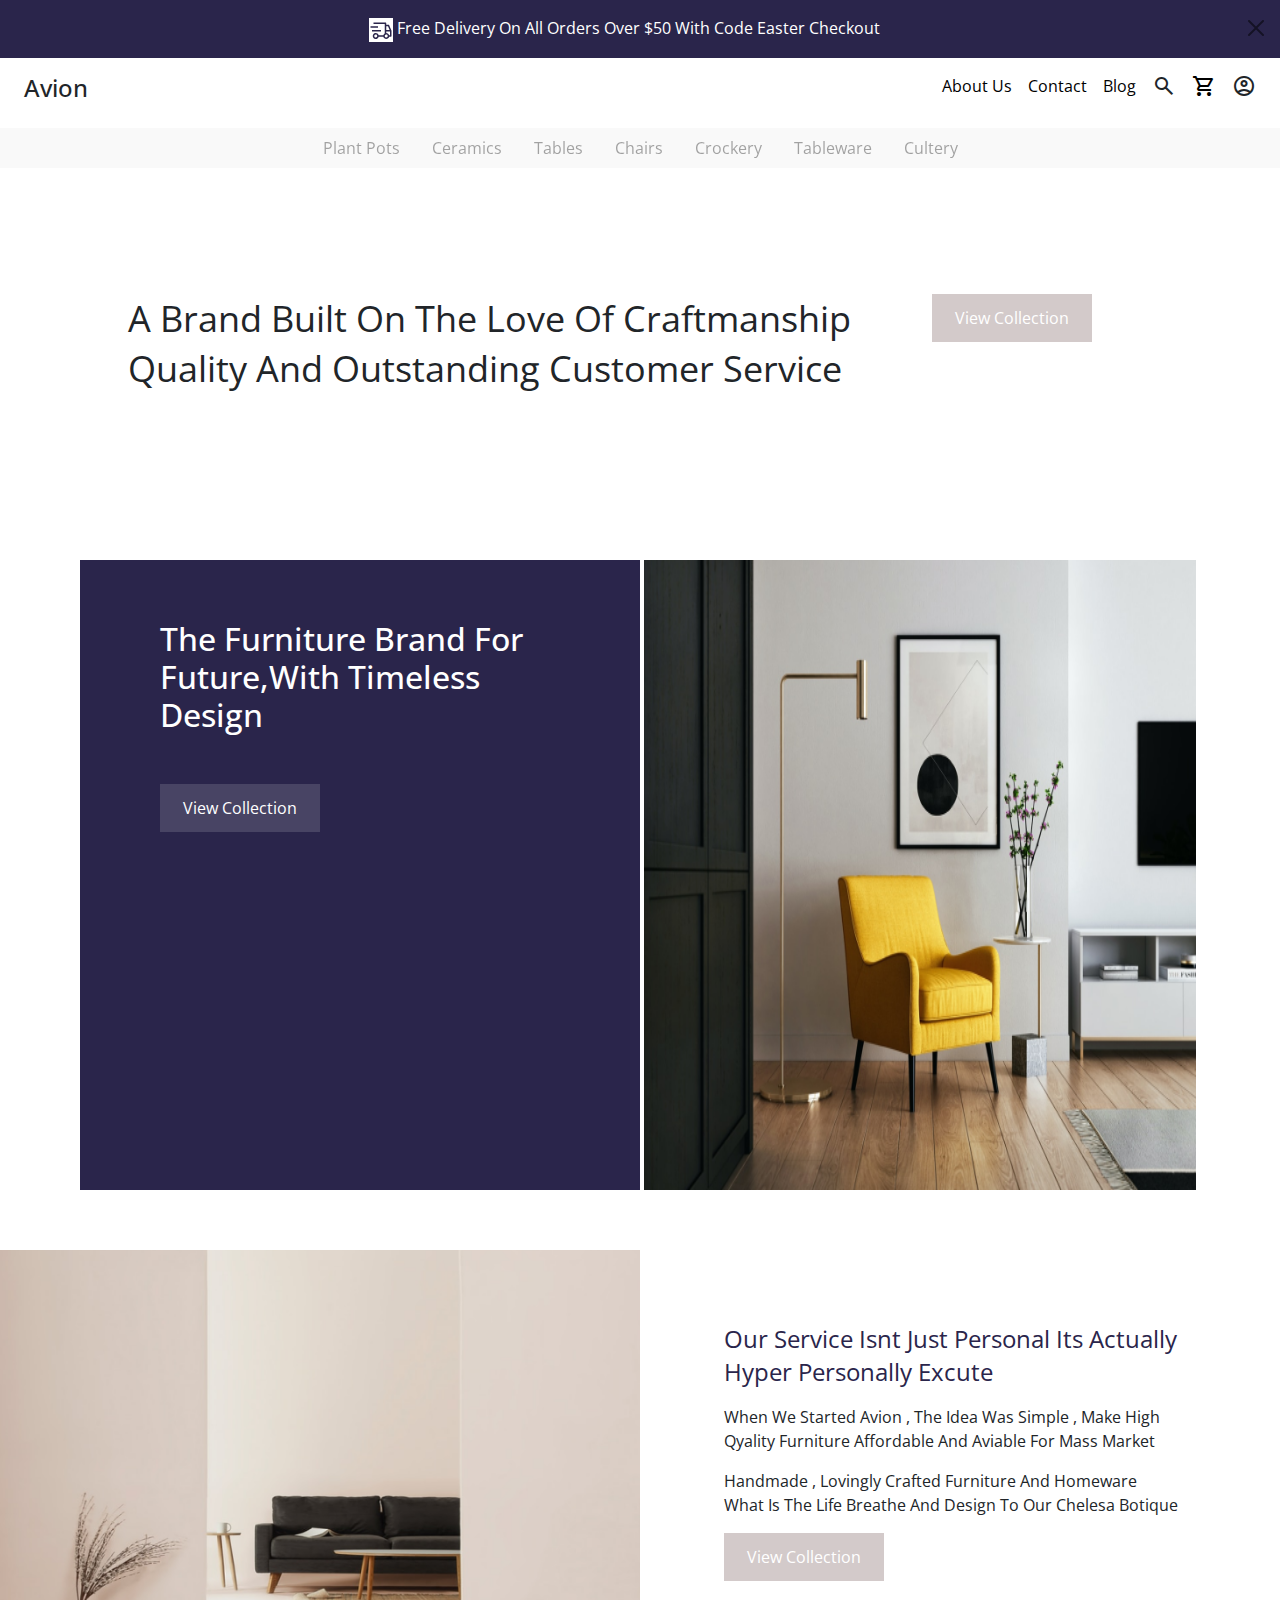
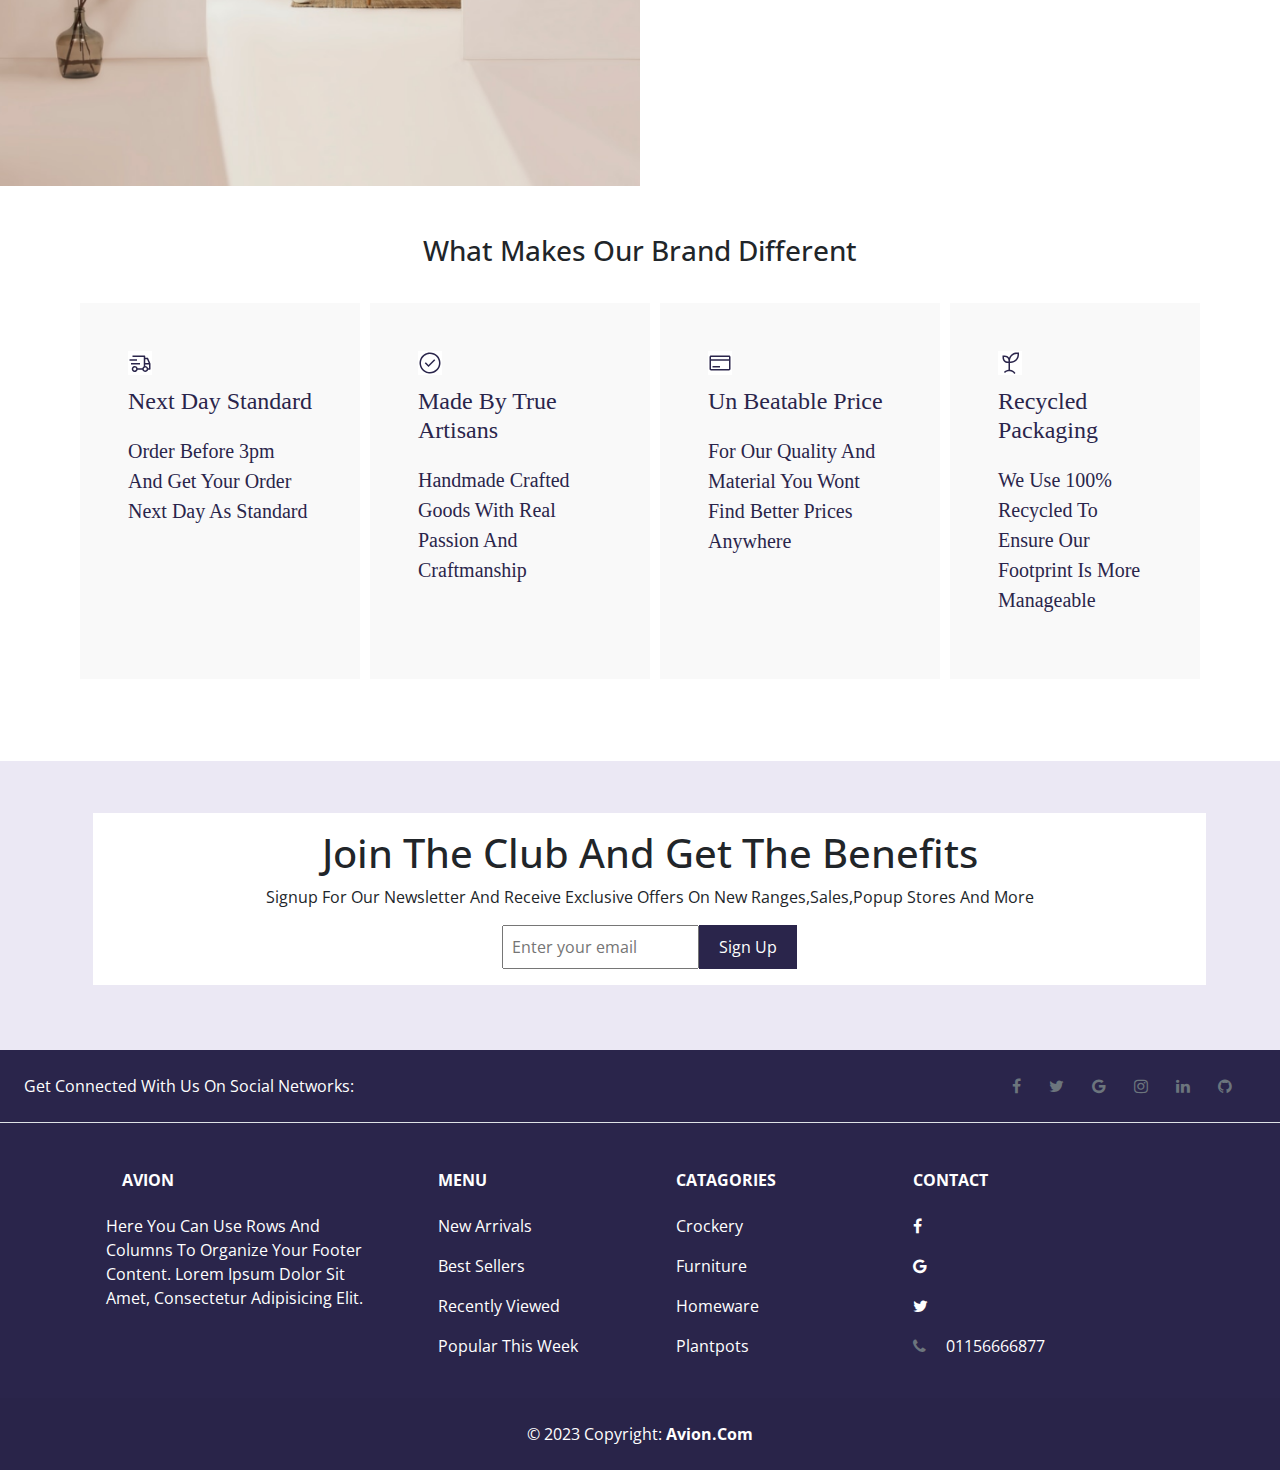
==== about.html @ 1ea2fc7d "e-commerce with html and css pure" ====
<!DOCTYPE html>
<html lang="en">
<head>
    <meta charset="UTF-8">
    <meta name="viewport" content="width=device-width, initial-scale=1.0">
    <link rel="preconnect" href="https://fonts.googleapis.com">
    <link rel="preconnect" href="https://fonts.gstatic.com" crossorigin>
    <link href="https://fonts.googleapis.com/css2?family=Fuggles&family=Inter:wght@100;200;300;400;500;600;700;800;900&family=Manrope:wght@200;300;400;500;600;700;800&family=Mooli&family=Open+Sans:ital,wght@0,300;0,400;0,500;0,600;0,700;0,800;1,300;1,400;1,500;1,600;1,700;1,800&family=Poppins:ital,wght@0,100;0,200;0,300;0,400;0,500;0,600;0,700;0,800;0,900;1,100;1,200;1,300;1,400;1,500;1,600;1,700;1,800;1,900&family=Work+Sans:ital,wght@0,100;0,200;0,300;0,400;0,500;0,600;0,700;0,800;0,900;1,100;1,200;1,300;1,400;1,500;1,600;1,700;1,800;1,900&display=swap" rel="stylesheet">
    <link rel="stylesheet" href="https://fonts.googleapis.com/css2?family=Material+Symbols+Outlined:opsz,wght,FILL,GRAD@24,400,0,0" />
    <link rel="stylesheet" href="https://cdnjs.cloudflare.com/ajax/libs/font-awesome/4.7.0/css/font-awesome.min.css">
    <link rel="stylesheet" href="/src/vendor/bootstrap.min.css">
    <link rel="stylesheet" href="/src/css/general.css">
    <link rel="stylesheet" href="/src/css/product.css">
    <link rel="stylesheet" href="/src/css/about.css">
    <link rel="shortcut icon" href="/src/images/mobile-shopping.png" type="image/x-icon">
    <title>Avion | About</title>
</head>
<body>
    <header>
        <div class="alert alert-warning alert-dismissible fade show text-center alert-color" role="alert">
            <img src="/src/images/Delivery.svg" alt="" srcset="">
            <span>free delivery on all orders over $50 with code easter checkout</span>
            <button type="button" class="btn-close" data-bs-dismiss="alert" aria-label="Close"></button>
            </div>
            <nav>
                <div class="d-flex justify-content-between  ps-4 pe-4">
                    <h4>
                        avion
                    </h4>
                    <div>
                        <div class="nav-icons">
                            <a href="#">about us</a>
                            <a href="#">contact</a>
                            <a href="#">blog</a>
                            <span class="material-symbols-outlined">
                                search
                                </span>
                                <a href="/shoppingcart.html">                                <span class="material-symbols-outlined">
                                    shopping_cart
                                    </span>
                                </a>

                                    <span class="material-symbols-outlined">
                                        account_circle
                                        </span>
                </div>
                        <div class="menu-bar">
                            <img src="/src/images/Menu.svg" alt="" srcset="">
                        </div>
                    </div>
                </div>
                <div class="nav-links">
                    <a href="#">plant pots</a>
                    <a href="#">ceramics</a>
                    <a href="#">tables</a>
                    <a href="#">chairs</a>
                    <a href="#">crockery</a>
                    <a href="#">tableware</a>
                    <a href="#">cultery</a>
                </div>
            </nav>
    </header>
    <main>
        <section>
            <div class="row brand-box">
                <div class="col-12 col-md-9 brand-text">
                    <p>a brand built on the love of craftmanship quality and outstanding customer service </p>
                </div>
                <div class="col-12 col-md-3">
                    <div class="viewCollection d-flex justify-content-center pb-2">
                        <a href="/allproducts.html"><button type="button">View Collection</button></a>
                    </div>
                </div>
            </div>
        </section>
        <section>
            <div class="row gx-2 info-sec">
            <div class="col-12 col-md-6 text-sec">
                <h2>the furniture brand for future,with timeless design</h2>
                <a href="/allproducts.html"><button type="button">View Collection</button></a>
            </div>
            <div class="col-12 col-md-6">
                <img src="/src/images/Image Block.png" alt="" srcset="">
            </div>
            </div>
        </section>
        <section class="row gx-0 w-100">
            <div class="col-12 col-md-6 img-box">
                <img src="/src/images/Imagee.png" alt="" srcset="">
            </div>
            <div class="col-12 col-md-6 boxx">
                <div>
                    <p class="paragraph">our service isnt just personal its actually hyper personally excute </p>
                    <p>when we started avion , the idea was simple , make high qyality furniture affordable and aviable for mass market </p>
                    <p>handmade , lovingly crafted furniture and homeware what is the life breathe and design to our chelesa botique </p>
                </div>
                <div>
                    <div class="viewCollection pb-2">
                        <button type="button">View Collection</button>
                    </div>
                </div>
            </div>
        </section>
        <section class="our-brand-diiferent pt-sm-0 pt-md-5">
            <h3 class="text-center">what makes our brand different</h3>
            <div class="row  brand-cards">
            <div class="col-12 col-md-3">
                <img src="/src/images/Delivery.svg" alt="" srcset="">
                <h4>next day standard</h4>
                <p>order before 3pm and get your order next day as standard </p>
              </div>
              <div class="col-12 col-md-3">
                <img src="/src/images/Checkmark--outline.svg" alt="">
                <h4>made by true artisans</h4>
                <p>handmade crafted goods with real passion and craftmanship</p>
              </div>
              <div class="col-12 col-md-3">
                <img src="/src/images/Purchase.svg" alt="" srcset="">
                <h4>un beatable price</h4>
                <p>for our quality and material you wont find better prices anywhere</p>
              </div>
              <div class="col-12 col-md-2 flex-grow-1 recycled-card">
                <img src="/src/images/Sprout.svg" alt="" srcset="">
                <h4>recycled packaging</h4>
                <p>we use 100% recycled to ensure our footprint is more manageable</p>
              </div>
            </div>
          </section>
          <section class="email-signup">
            <div class="signup-box">
              <div class="signup-container p-3">
                <h1>join the club and get the benefits</h1>
                <p>signup for our newsletter and receive exclusive offers on new ranges,sales,popup stores and more</p>
                <div class="row gx-0 signup-component">
                  <input type="text"placeholder="Enter your email" class="col-8 signup-input p-sm-2 p-md-2 p-lg-2 ">
                  <button type="submit" class="col-4 signup-button p-sm-2 p-md-2 p-lg-2">Sign Up</button>
                </div>
              </div>
            </div>
          </section>
    </main>
    <footer class="text-center text-lg-start">
        <!-- Section: Social media -->
        <section class="d-flex justify-content-center justify-content-lg-between p-4 border-bottom">
          <!-- Left -->
          <div class="me-5 d-none d-lg-block">
            <span>Get connected with us on social networks:</span>
          </div>
          <!-- Left -->
      
          <!-- Right -->
          <div>
            <a href="" class="me-4 link-secondary">
              <i class="fa fa-facebook-f"></i>
            </a>
            <a href="" class="me-4 link-secondary">
              <i class="fa fa-twitter"></i>
            </a>
            <a href="" class="me-4 link-secondary">
              <i class="fa fa-google"></i>
            </a>
            <a href="" class="me-4 link-secondary">
              <i class="fa fa-instagram"></i>
            </a>
            <a href="" class="me-4 link-secondary">
              <i class="fa fa-linkedin"></i>
            </a>
            <a href="" class="me-4 link-secondary">
              <i class="fa fa-github"></i>
            </a>
          </div>
          <!-- Right -->
        </section>
        <!-- Section: Social media -->
      
        <!-- Section: Links  -->
        <section class="">
          <div class="container text-center text-md-start mt-5">
            <!-- Grid row -->
            <div class="row mt-3">
              <!-- Grid column -->
              <div class="col-md-3 col-lg-4 col-xl-3 mx-auto mb-4">
                <!-- Content -->
                <h6 class="text-uppercase fw-bold mb-4">
                  <i class="fas fa-gem me-3 text-secondary"></i>Avion
                </h6>
                <p>
                  Here you can use rows and columns to organize your footer content. Lorem ipsum
                  dolor sit amet, consectetur adipisicing elit.
                </p>
              </div>
              <!-- Grid column -->
      
              <!-- Grid column -->
              <div class="col-md-2 col-lg-2 col-xl-2 mx-auto mb-4">
                <!-- Links -->
                <h6 class="text-uppercase fw-bold mb-4">
                  menu
                </h6>
                <p>
                  <a href="#!" class="text-reset">new arrivals</a>
                </p>
                <p>
                  <a href="#!" class="text-reset">best sellers</a>
                </p>
                <p>
                  <a href="#!" class="text-reset">recently viewed</a>
                </p>
                <p>
                  <a href="#!" class="text-reset">popular this week</a>
                </p>
              </div>
              <!-- Grid column -->
      
              <!-- Grid column -->
              <div class="col-md-3 col-lg-2 col-xl-2 mx-auto mb-4">
                <!-- Links -->
                <h6 class="text-uppercase fw-bold mb-4">
                  catagories
                </h6>
                <p>
                  <a href="#!" class="text-reset">crockery</a>
                </p>
                <p>
                  <a href="#!" class="text-reset">furniture</a>
                </p>
                <p>
                  <a href="#!" class="text-reset">homeware</a>
                </p>
                <p>
                  <a href="#!" class="text-reset">plantpots</a>
                </p>
              </div>
              <!-- Grid column -->
      
              <!-- Grid column -->
              <div class="col-md-4 col-lg-3 col-xl-3 mx-auto mb-md-0 mb-4">
                <!-- Links -->
                <h6 class="text-uppercase fw-bold mb-4">Contact</h6>
                <p><i class="fa fa-facebook-f"></i></p>
                <p>
                  <i class="fa fa-google"></i>
                </p>
                <p><i class="fa fa-twitter"></i></p>
                <p><i class="fa fa-phone me-3 text-secondary"></i> 01156666877</p>
              </div>
              <!-- Grid column -->
            </div>
            <!-- Grid row -->
          </div>
        </section>
        <!-- Section: Links  -->
      
        <!-- Copyright -->
        <div class="text-center p-4" style="background-color: rgba(0, 0, 0, 0.025);">
          © 2023 Copyright:
          <a class="text-reset fw-bold" href="#">avion.com</a>
        </div>
        <!-- Copyright -->
      </footer>
      <script src="/src/vendor/bootstrap.min.js"></script>
</body>
</html>
---- src/css/general.css ----
:root{
    --dark-primary:#2A254B;
    --primary:#4E4D93;
    --light-gray:#f9f9f9;
    --border-gray:#EBE8F4;
    --white:#ffffff;
    --border-dark:#CAC6DA;
}
body{
    font-family: Clash Display;
    text-transform: capitalize;
    width: 100%;
    font-family:'Open Sans', sans-serif;
}
body a{
    text-decoration: none;
    color: black;
}

header nav{
    height: 8.25rem;
    background-color: var(--white);
}
.main-nav{
    display: flex;
    justify-content: space-between;
    padding: 1rem;
    padding-bottom: 0;
}
.nav-icons{
    display: flex;
    gap: 1rem;
}
.nav-links{
    display: flex;
    justify-content: center;
    gap: 2rem;
}
.nav-links a{
    text-decoration: none;
    color: black;
    opacity: 0.35;
}
.menu-bar{
    visibility: hidden;
}
.alert-color{
    background-color: var(--dark-primary);
    border: var(--dark-primary);
    border-radius: 0;
    color: var(--white);
}
.products-cards{
    margin: 1.75rem 5rem 2.5rem 5rem;
}
/* .products-cards div{
    padding: 10px;
} */
.info-sec{
    margin: 3.75rem 5rem;
}
.products-cards img{
    width: 100%;
}
.brand-cards{
    margin: 2.25rem 5rem  5.125rem 5rem;
    gap:0.625rem;
}
.brand-cards div{
    background: var(--light-gray);
    color: var(--dark-primary);
    font-family: Clash Display;
    font-size: 20px;
    padding: 3rem;
    display: flex;
    flex-direction: column;
    align-items: flex-start;
    gap: 12px;
    align-self: stretch;
}
.brand-cards img{
    color: var(--white);
}
.email-signup{
    background: var(--border-gray);
    padding: 3.25rem 4.625rem 4.0625rem 5.8125rem;
}
.signup-box{
    background: var(--white);
}
.signup-container{
    /* padding: 4.25rem 21.9375rem 21.9375rem 3.375rem; */
    display: flex;
    flex-direction: column;
    justify-content: center;
    align-items: center;
}
.signup-button{
    background-color: var(--dark-primary);
    border: var(--dark-primary);
    color: var(--white);
}
.addtocart-button{
    background-color: var(--dark-primary);
    color: var(--white);
    padding: 16px 32px;
}
.viewCollection button{
    width: 10rem;
    height: 3rem;
    background: rgba(159, 139, 139, 0.459);
    border: rgba(160, 154, 154, 0.521);
    color: var(--white);
}
.text-sec{
    padding: 3.75rem 5rem;
    background: var(--dark-primary);
    color: var(--white);
    display: inline-flex;
    flex-direction: column;
    align-items: flex-start;
    gap: 41px;
}
.text-sec button{
    width: 10rem;
    height: 3rem;
    background: rgba(249, 249, 249, 0.15);
    border: rgba(249, 249, 249, 0.15);
    color: var(--white);
}
.text-sec p{
    color: var(--White);
    font-family: Clash Display;
    /* font-size: 32px; */
    font-style: normal;
    font-weight: 400;
    line-height: 140%; /* 44.8px */
    /* padding-top: 21.0625rem; */
}
.img-sec img{
    display: block;
    height: 27.5rem;
}
.info-sec img{
    width: 100%;
}
footer{
    background: var(--dark-primary);
    color: var(--white);
}
@media (max-width: 1023px){
    .brand-cards{
        margin: 36px 24px 24px 45px;
        text-align: center;
    }
    .products-cards{
        margin: 24px;
    }
    .our-brand-diiferent .brand-cards .recycled-card{
        padding: 2.25rem;
    }
    .main-div .img-sec{
        height: 600px;
    }
    .info-sec img{
        width: 300px;
        height: 68vh;
    }
    .signup-component{
        margin-bottom: 2rem;
    }
    .signup-box{
        width: 70%;
    }
    .email-signup{
        display: flex;
        justify-content: center;
    }
}
@media (max-width: 767px) {
    .nav-links{
        display: none;
    }
    .our-brand-diiferent h3{
        padding: 36px 24px 24px 45px;
    }
    .brand-cards{
        margin: 36px 24px 24px 45px;
    }
    .products-cards{
        margin: 24px;
    }
    .info-sec{
        margin: 32px 24px 24px 24px;
    }
    .text-sec {
        padding: 40px 24px 24px 24px;
        text-align: center;
}
    .button-text{
        display: flex;
        flex-direction: column-reverse;
    }
    .main-div .button-text button{
        width: 100%;
    }
    header nav{
        height: 10vh;
    }
    .info-sec img{
        width: 100%;
        margin-top:2rem ;
    }
    .info-sec .text-sec a{
        width: 100%;
    }
    .email-signup{
        padding: 0;
        text-align: center;
        background-color: var(--white);
    }
    .signup-component{
        padding-top: 64px;
    }
    .signup-input{
        padding: 13px;
    }
    div .scale{
        width: 100%;
    } 
    div .addtocart-button{
        width: 100%;
    }
    .viewCollection{
        padding: 1rem;
    }
    /* main section div .viewCollection a{
        width: 100%;
    } */
    .menu-bar{
        visibility: visible;
    }
}
@media (max-width:1439px){
    .img-box img{
        width: 100%;
    }
    .info-sec img{
        height: 70vh;
    }
}
---- src/css/product.css ----
.product-nav-links{
    display: flex;
    gap: 2rem;
}
.product-nav-links a{
    text-decoration: none;
    color: black;
    opacity: 0.35;
}
.product{
    width: 100%;
}
.product-text{
    padding:2.5rem
}
.product-description{
    padding: 2.5rem 2.5rem 2.5rem 0;
}
.product-image img{
    width: 100%;
}
  
  .value-button {
    display: inline-block;
    border: 1px solid #ddd;
    margin: 0px;
    width: 40px;
    height: 20px;
    text-align: center;
    vertical-align: middle;
    padding: 11px 0;
    background: #eee;
    -webkit-touch-callout: none;
    -webkit-user-select: none;
    -khtml-user-select: none;
    -moz-user-select: none;
    -ms-user-select: none;
    user-select: none;
  }
  
  .value-button:hover {
    cursor: pointer;
  }
  
  form #decrease {
    margin-right: -4px;
    border-radius: 8px 0 0 8px;
  }
  
  form #increase {
    margin-left: -4px;
    border-radius: 0 8px 8px 0;
  }
  
  form #input-wrap {
    margin: 0px;
    padding: 0px;
  }
  
  input#number {
    text-align: center;
    border: none;
    border-top: 1px solid #ddd;
    border-bottom: 1px solid #ddd;
    margin: 0px;
    width: 40px;
    height: 40px;
  }
  
  input[type=number]::-webkit-inner-spin-button,
  input[type=number]::-webkit-outer-spin-button {
      -webkit-appearance: none;
      margin: 0;
  }
@media (min-width:320px) and (max-width:767px){
    .product-nav-links{
        display: none;
    }
}
---- src/css/about.css ----
.nav-links{
    background: var(--light-gray);
    padding: 0.5rem;
}
.brand-box{
    padding: 88px 128px 89px 128px;
    width: 100%;
}
.brand-text{
    font-size: 36px;
    font-style: normal;
    font-weight: 400;
    line-height: 140%; /* 50.4px */
}
.boxx{
    padding: 72px 100px 196px 84px;
    display: flex;
    flex-direction: column;
}
.paragraph{
    color: #2A254B;
    font-size: 24px;
    font-style: normal;
    font-weight: 400;
    line-height: 140%; /* 33.6px */
}
@media (max-width:787px){
    .brand-box{
        padding: 32px 24px 32px 24px;
    }
    .nav-icons{
        display: none;
    }
    .boxx{
        padding: 20px;
    }
}
@media (max-width:1023px){
    .img-box{
        width: 100%;
    }
}
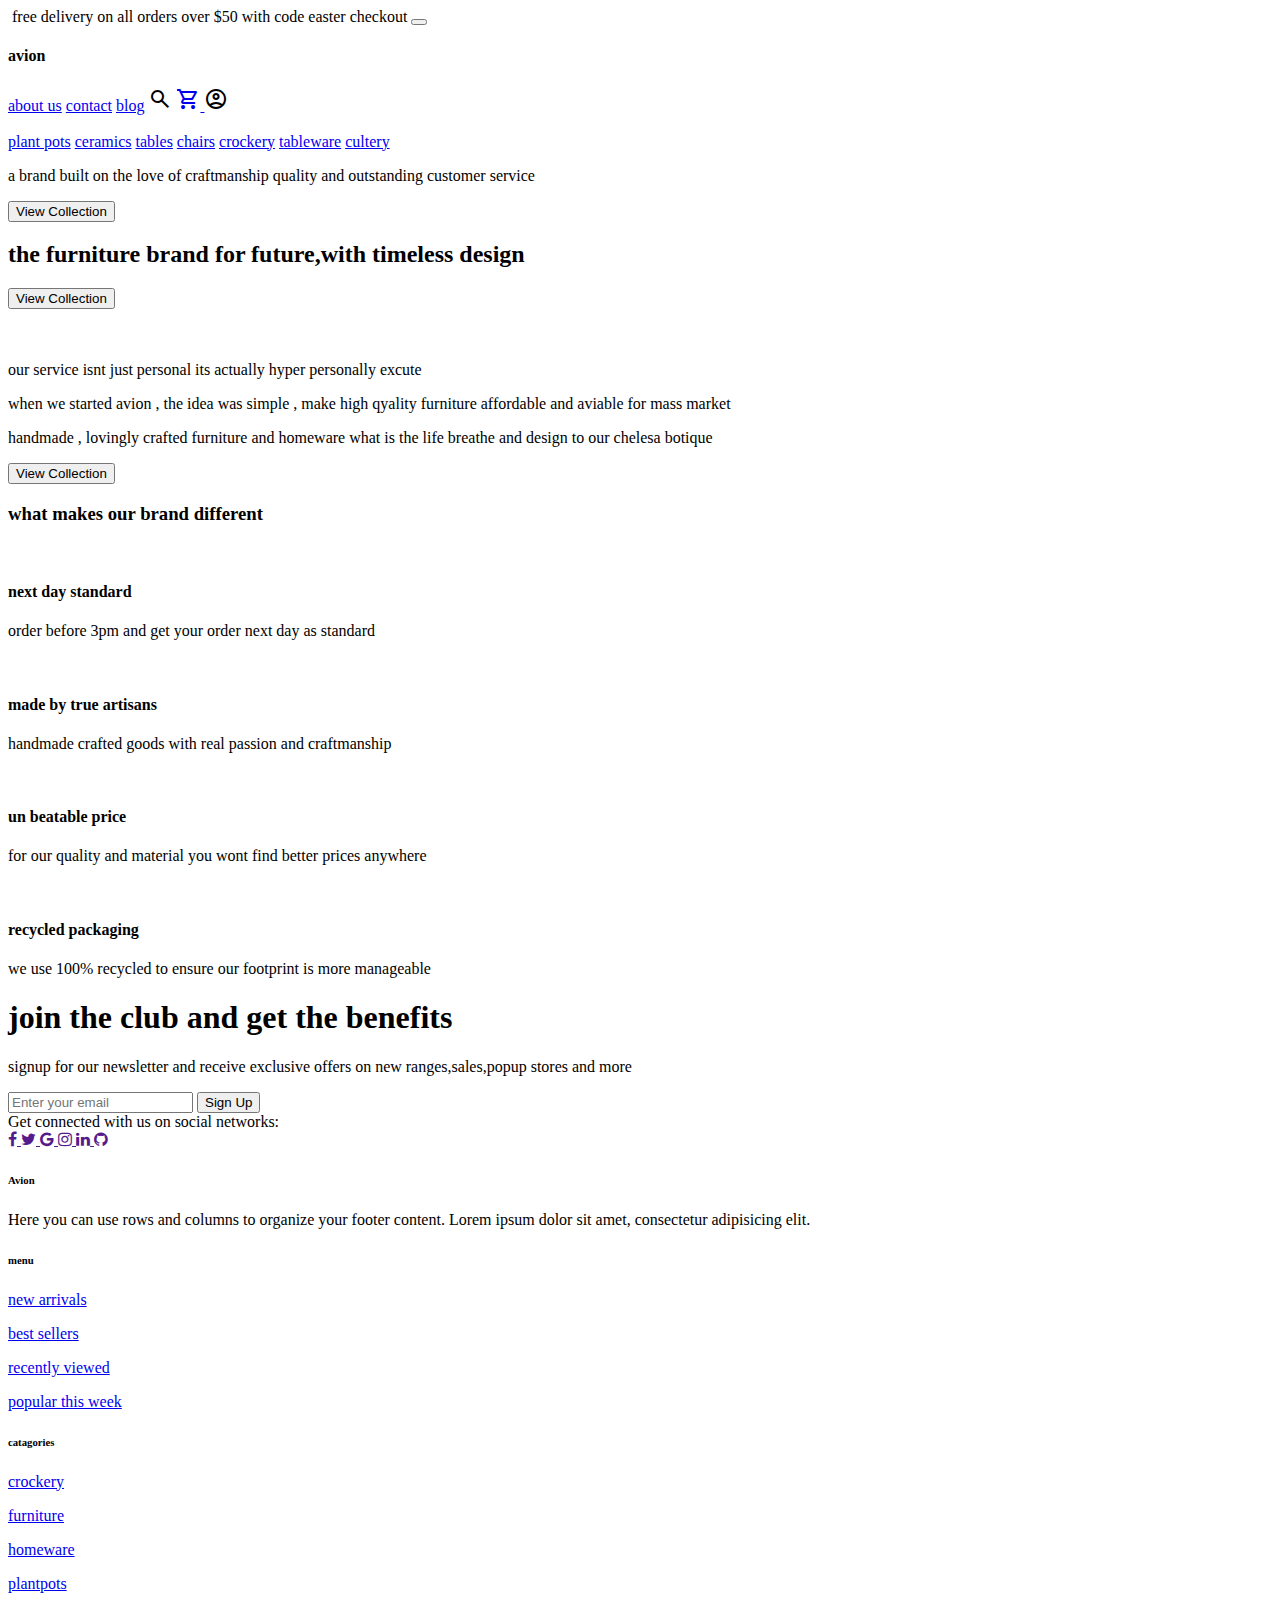
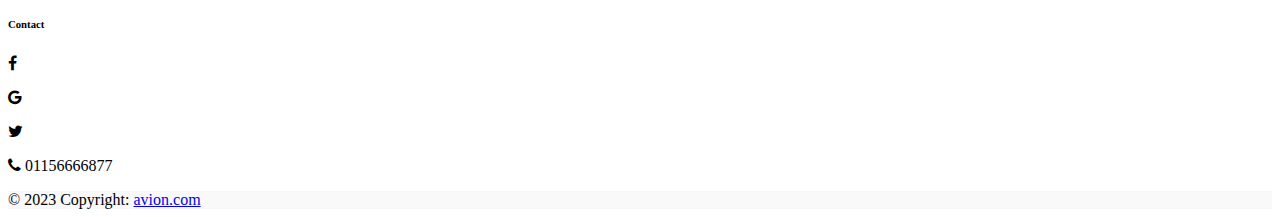
==== commit 4f97ed22: "Update about.html" ====
--- a/about.html
+++ b/about.html
@@ -8,17 +8,17 @@
     <link href="https://fonts.googleapis.com/css2?family=Fuggles&family=Inter:wght@100;200;300;400;500;600;700;800;900&family=Manrope:wght@200;300;400;500;600;700;800&family=Mooli&family=Open+Sans:ital,wght@0,300;0,400;0,500;0,600;0,700;0,800;1,300;1,400;1,500;1,600;1,700;1,800&family=Poppins:ital,wght@0,100;0,200;0,300;0,400;0,500;0,600;0,700;0,800;0,900;1,100;1,200;1,300;1,400;1,500;1,600;1,700;1,800;1,900&family=Work+Sans:ital,wght@0,100;0,200;0,300;0,400;0,500;0,600;0,700;0,800;0,900;1,100;1,200;1,300;1,400;1,500;1,600;1,700;1,800;1,900&display=swap" rel="stylesheet">
     <link rel="stylesheet" href="https://fonts.googleapis.com/css2?family=Material+Symbols+Outlined:opsz,wght,FILL,GRAD@24,400,0,0" />
     <link rel="stylesheet" href="https://cdnjs.cloudflare.com/ajax/libs/font-awesome/4.7.0/css/font-awesome.min.css">
-    <link rel="stylesheet" href="/src/vendor/bootstrap.min.css">
-    <link rel="stylesheet" href="/src/css/general.css">
-    <link rel="stylesheet" href="/src/css/product.css">
-    <link rel="stylesheet" href="/src/css/about.css">
-    <link rel="shortcut icon" href="/src/images/mobile-shopping.png" type="image/x-icon">
+    <link rel="stylesheet" href="/E-commerece/src/vendor/bootstrap.min.css">
+    <link rel="stylesheet" href="/E-commerece/src/css/general.css">
+    <link rel="stylesheet" href="/E-commerece/src/css/product.css">
+    <link rel="stylesheet" href="/E-commerece/src/css/about.css">
+    <link rel="shortcut icon" href="/E-commerece/src/images/mobile-shopping.png" type="image/x-icon">
     <title>Avion | About</title>
 </head>
 <body>
     <header>
         <div class="alert alert-warning alert-dismissible fade show text-center alert-color" role="alert">
-            <img src="/src/images/Delivery.svg" alt="" srcset="">
+            <img src="/E-commerece/src/images/Delivery.svg" alt="" srcset="">
             <span>free delivery on all orders over $50 with code easter checkout</span>
             <button type="button" class="btn-close" data-bs-dismiss="alert" aria-label="Close"></button>
             </div>
@@ -45,7 +45,7 @@
                                         </span>
                 </div>
                         <div class="menu-bar">
-                            <img src="/src/images/Menu.svg" alt="" srcset="">
+                            <img src="/E-commerece/src/images/Menu.svg" alt="" srcset="">
                         </div>
                     </div>
                 </div>
@@ -68,7 +68,7 @@
                 </div>
                 <div class="col-12 col-md-3">
                     <div class="viewCollection d-flex justify-content-center pb-2">
-                        <a href="/allproducts.html"><button type="button">View Collection</button></a>
+                        <a href="/E-commerece/allproducts.html"><button type="button">View Collection</button></a>
                     </div>
                 </div>
             </div>
@@ -77,16 +77,16 @@
             <div class="row gx-2 info-sec">
             <div class="col-12 col-md-6 text-sec">
                 <h2>the furniture brand for future,with timeless design</h2>
-                <a href="/allproducts.html"><button type="button">View Collection</button></a>
+                <a href="/E-commerece/allproducts.html"><button type="button">View Collection</button></a>
             </div>
             <div class="col-12 col-md-6">
-                <img src="/src/images/Image Block.png" alt="" srcset="">
+                <img src="/E-commerece/src/images/Image Block.png" alt="" srcset="">
             </div>
             </div>
         </section>
         <section class="row gx-0 w-100">
             <div class="col-12 col-md-6 img-box">
-                <img src="/src/images/Imagee.png" alt="" srcset="">
+                <img src="/E-commerece/src/images/Imagee.png" alt="" srcset="">
             </div>
             <div class="col-12 col-md-6 boxx">
                 <div>
@@ -105,22 +105,22 @@
             <h3 class="text-center">what makes our brand different</h3>
             <div class="row  brand-cards">
             <div class="col-12 col-md-3">
-                <img src="/src/images/Delivery.svg" alt="" srcset="">
+                <img src="/E-commerece/src/images/Delivery.svg" alt="" srcset="">
                 <h4>next day standard</h4>
                 <p>order before 3pm and get your order next day as standard </p>
               </div>
               <div class="col-12 col-md-3">
-                <img src="/src/images/Checkmark--outline.svg" alt="">
+                <img src="/E-commerece/src/images/Checkmark--outline.svg" alt="">
                 <h4>made by true artisans</h4>
                 <p>handmade crafted goods with real passion and craftmanship</p>
               </div>
               <div class="col-12 col-md-3">
-                <img src="/src/images/Purchase.svg" alt="" srcset="">
+                <img src="/E-commerece/src/images/Purchase.svg" alt="" srcset="">
                 <h4>un beatable price</h4>
                 <p>for our quality and material you wont find better prices anywhere</p>
               </div>
               <div class="col-12 col-md-2 flex-grow-1 recycled-card">
-                <img src="/src/images/Sprout.svg" alt="" srcset="">
+                <img src="/E-commerece/src/images/Sprout.svg" alt="" srcset="">
                 <h4>recycled packaging</h4>
                 <p>we use 100% recycled to ensure our footprint is more manageable</p>
               </div>
@@ -260,4 +260,4 @@
       </footer>
       <script src="/src/vendor/bootstrap.min.js"></script>
 </body>
-</html>+</html>
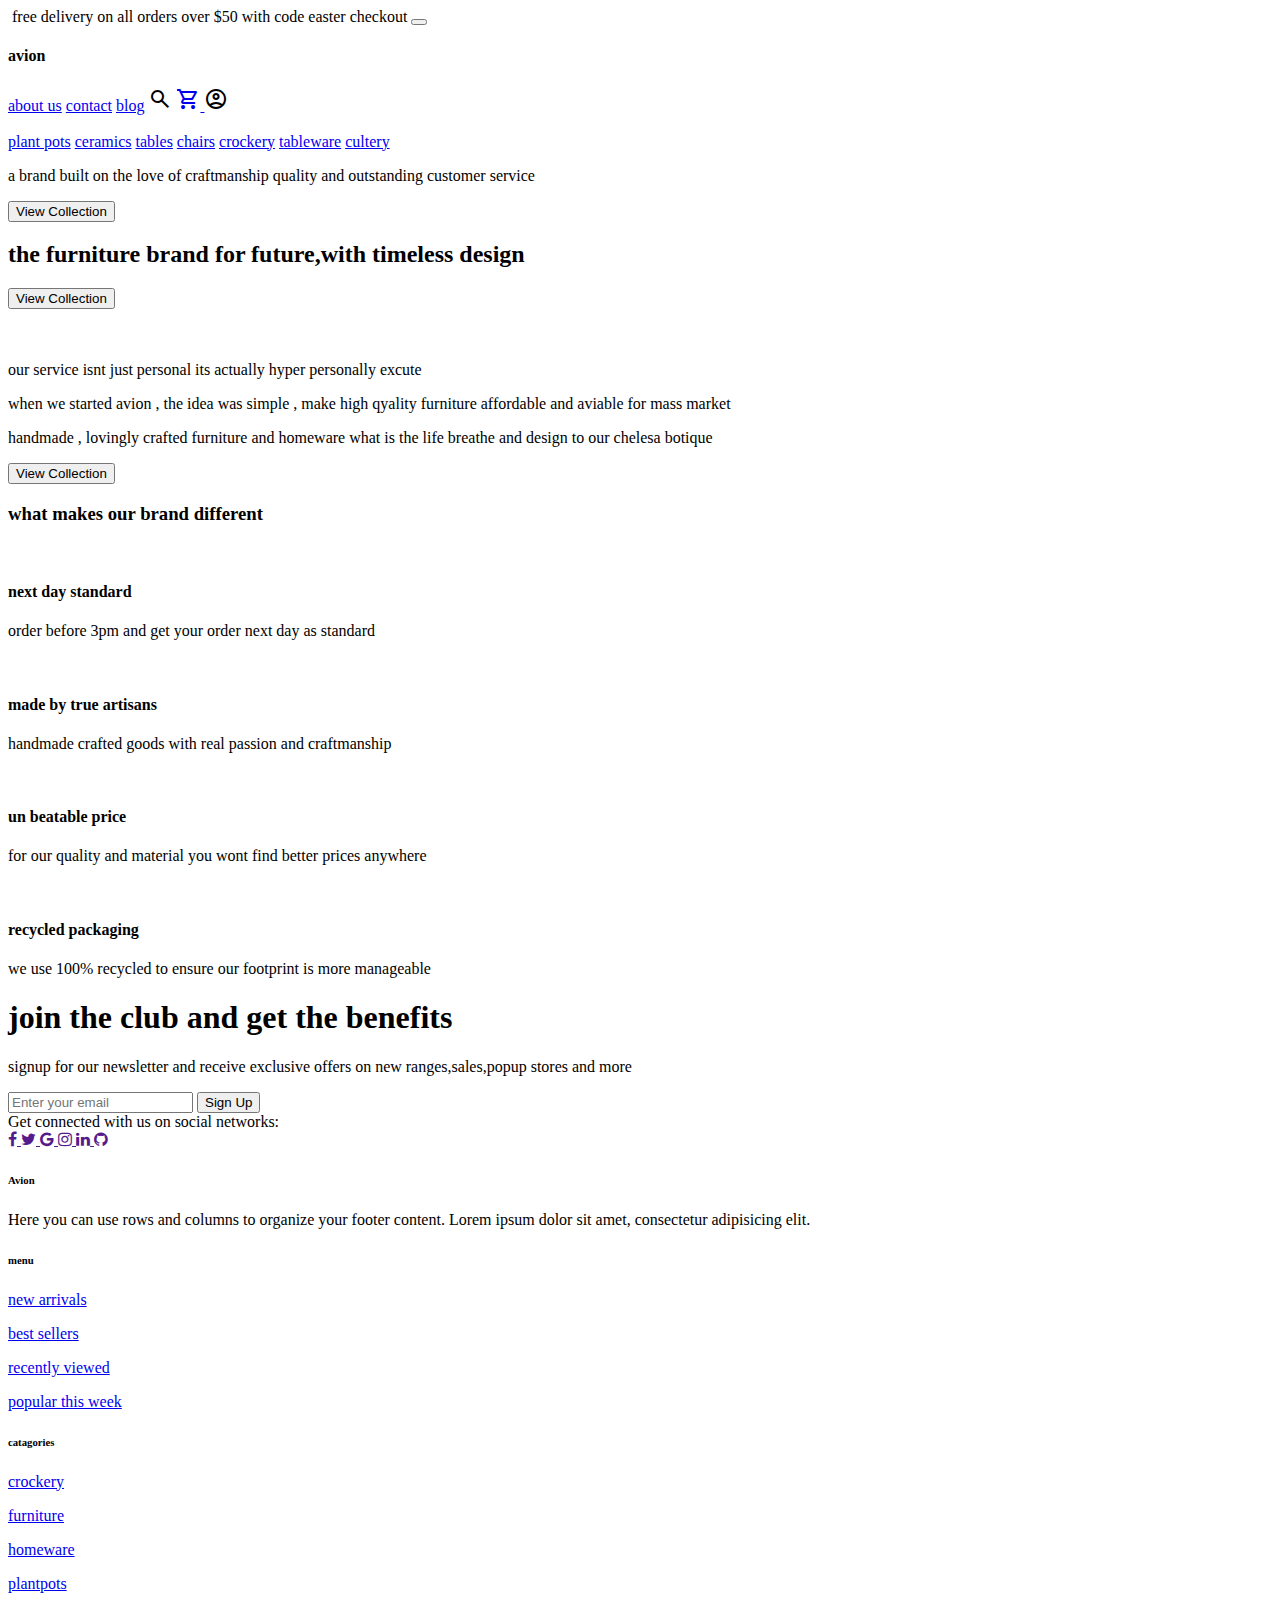
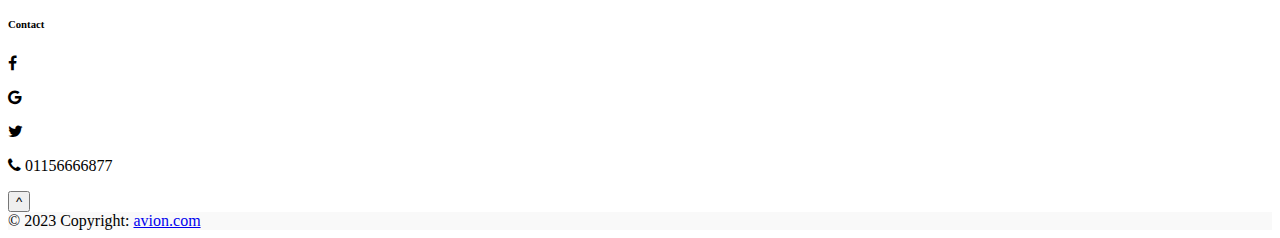
==== commit dc8cd54b: "Update about.html" ====
--- a/about.html
+++ b/about.html
@@ -250,7 +250,9 @@
           </div>
         </section>
         <!-- Section: Links  -->
-      
+            <div class="scroll">
+        <button type="button" id="btt" class = "rounded-circle" onclick="scrolll()">^</button>
+      </div>
         <!-- Copyright -->
         <div class="text-center p-4" style="background-color: rgba(0, 0, 0, 0.025);">
           © 2023 Copyright:
@@ -258,6 +260,6 @@
         </div>
         <!-- Copyright -->
       </footer>
-      <script src="/src/vendor/bootstrap.min.js"></script>
+      <script src="/E-commerece/src/vendor/bootstrap.min.js"></script>
 </body>
 </html>
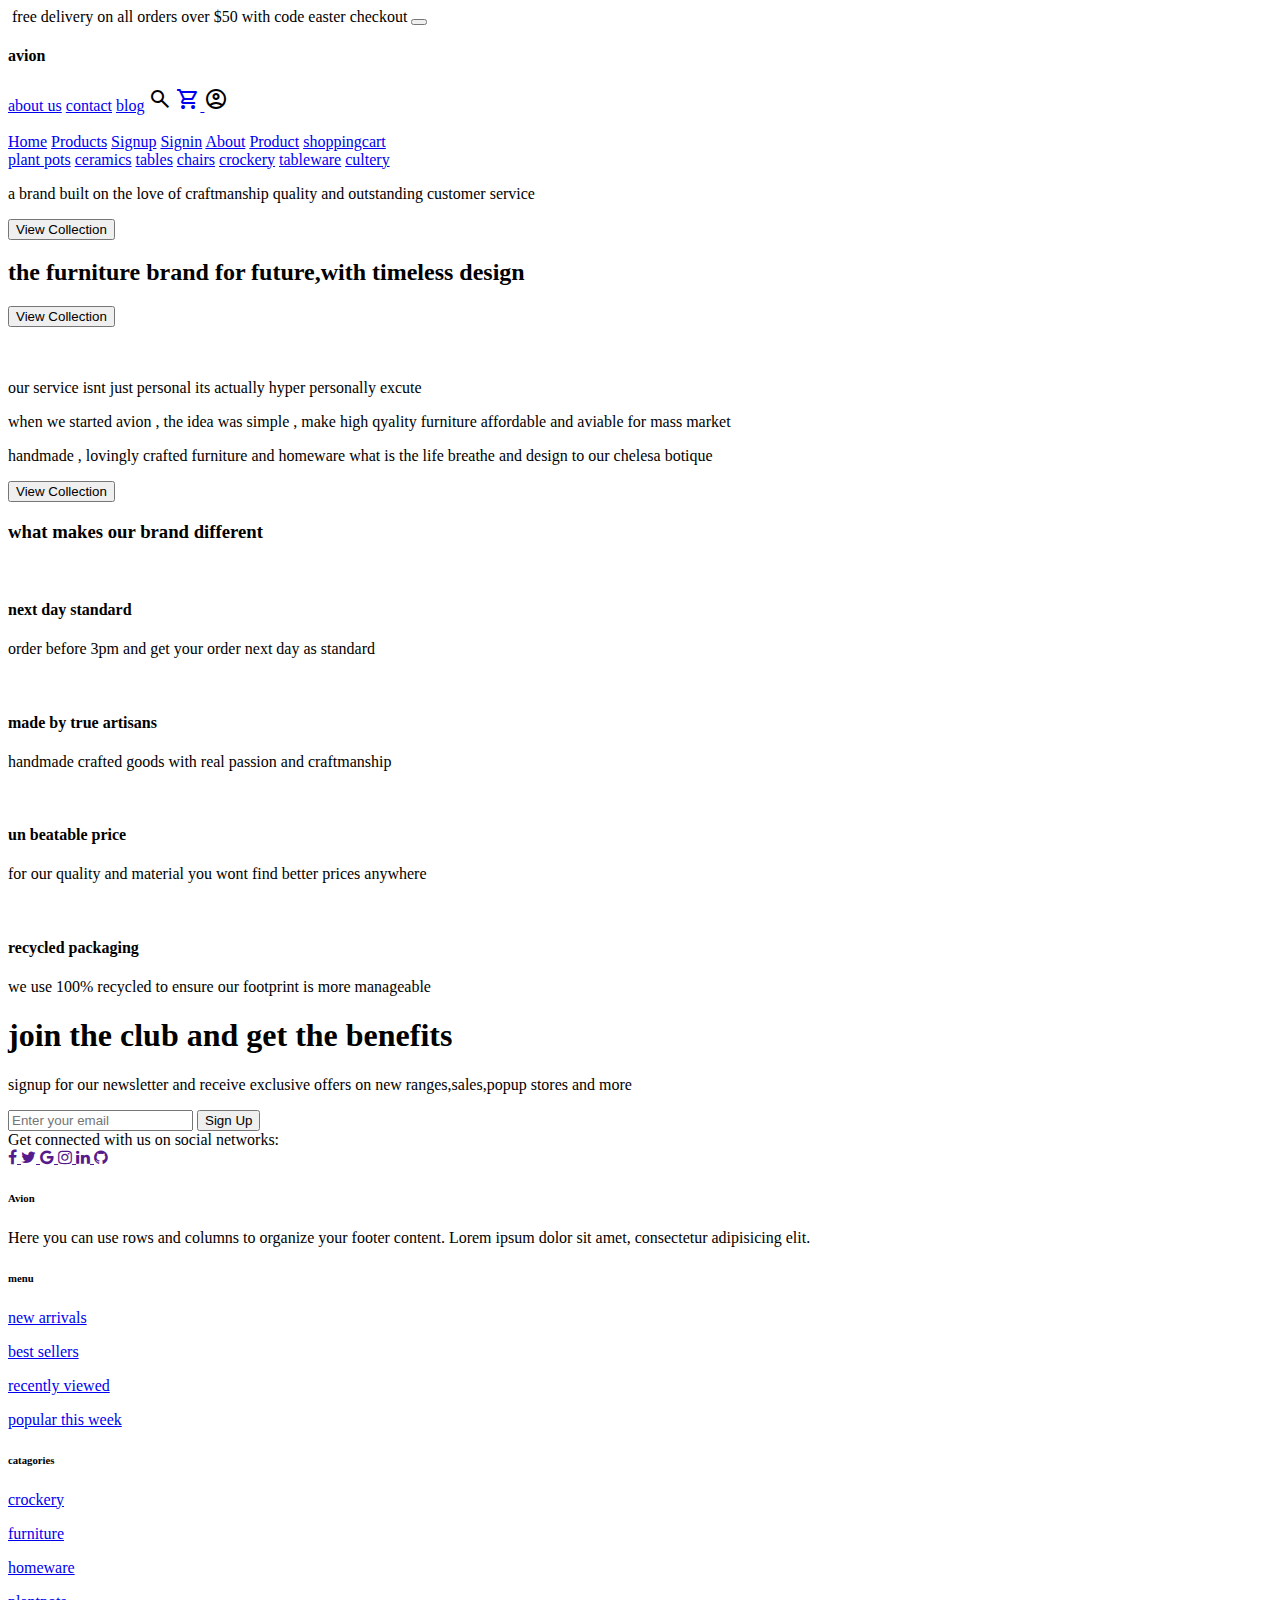
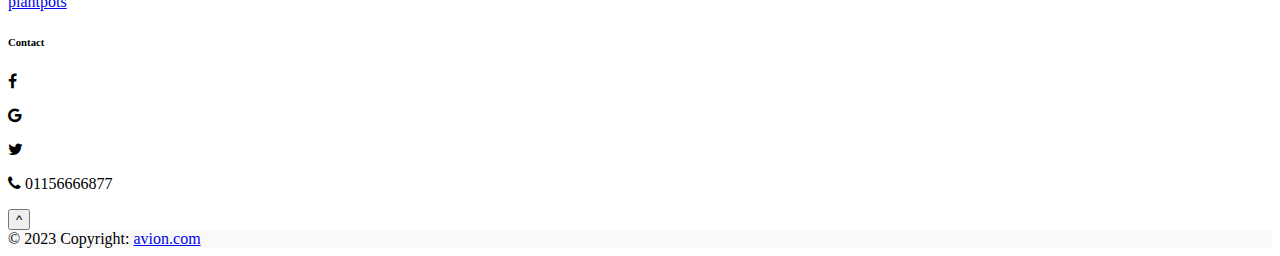
==== commit 1964fb9f: "Update about.html" ====
--- a/about.html
+++ b/about.html
@@ -44,11 +44,20 @@
                                         account_circle
                                         </span>
                 </div>
-                        <div class="menu-bar">
+                        <div class="menu-bar" onclick="showMenu()">
                             <img src="/E-commerece/src/images/Menu.svg" alt="" srcset="">
                         </div>
                     </div>
                 </div>
+                            <div class="menu-list">
+              <a href="/index.html">Home</a>
+              <a href="/allproducts.html">Products</a>
+              <a href="#">Signup</a>
+              <a href="#">Signin</a>
+              <a href="/about.html">About</a>
+              <a href="/proudect.html">Product</a>
+              <a href="/shoppingcart.html">shoppingcart</a>
+            </div>
                 <div class="nav-links">
                     <a href="#">plant pots</a>
                     <a href="#">ceramics</a>
@@ -261,5 +270,6 @@
         <!-- Copyright -->
       </footer>
       <script src="/E-commerece/src/vendor/bootstrap.min.js"></script>
+        <script src="/E-commerece/src/js/file.js"></script>
 </body>
 </html>
